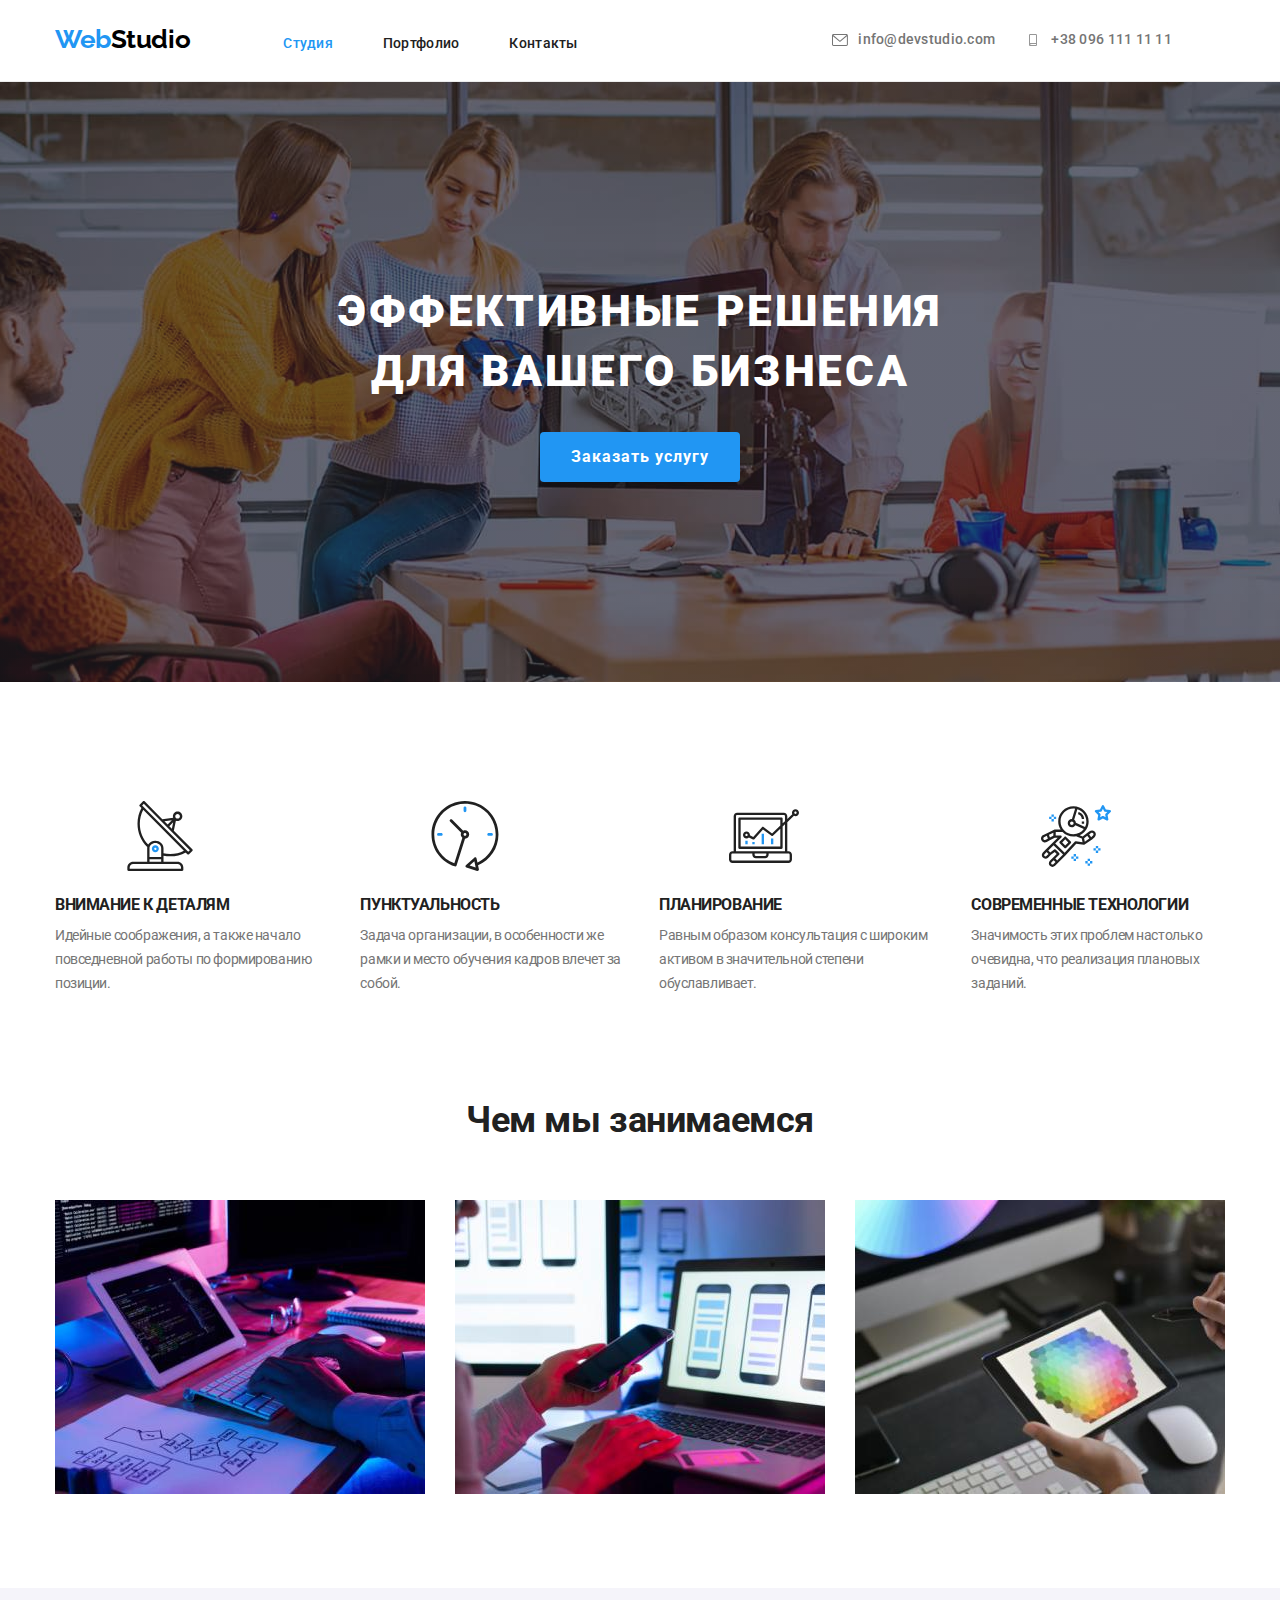
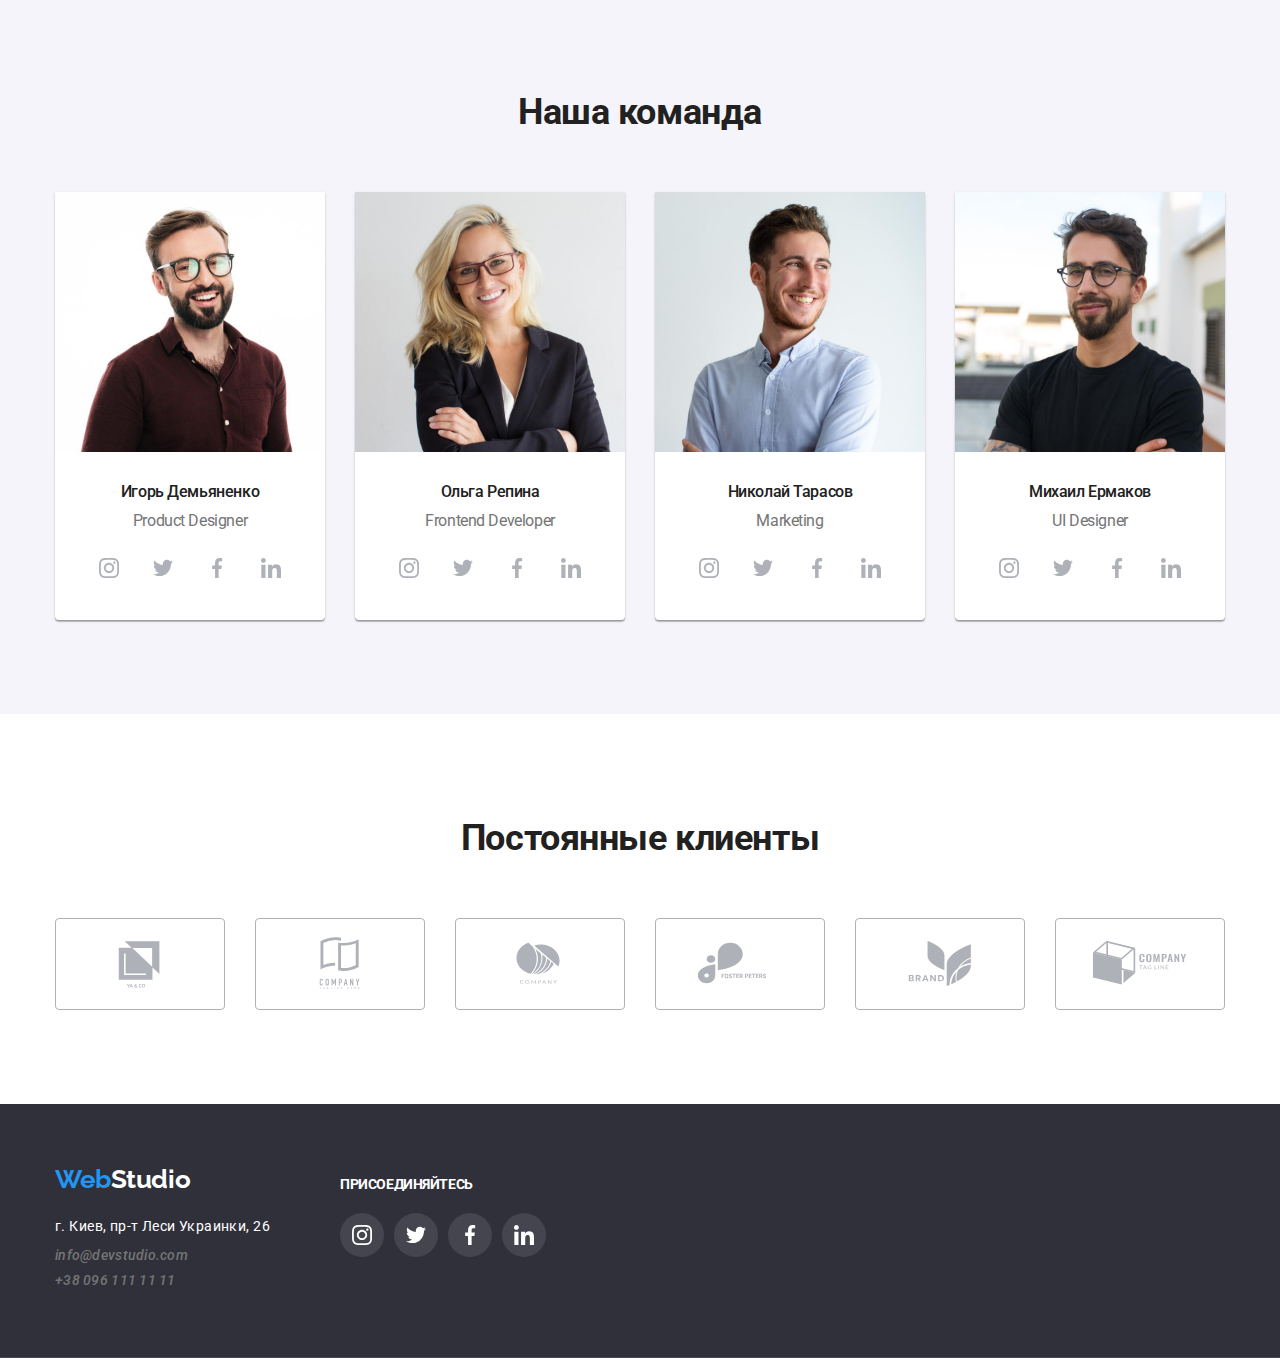
==== index.html @ 840f4a46 "added files" ====
<!DOCTYPE html>
<html lang="ru">

<head>
  <meta charset="UTF-8">
  <meta http-equiv="X-UA-Compatible" content="IE=edge">
  <meta name="viewport" content="width=device-width, initial-scale=1.0">
  <title>Web Studio</title>
  <link rel="preconnect" href="https://fonts.googleapis.com">
  <link rel="preconnect" href="https://fonts.gstatic.com" crossorigin>
  <link href="https://fonts.googleapis.com/css2?family=Raleway:wght@700&family=Roboto:wght@400;500;700;900&display=swap"
    rel="stylesheet">
  <link rel="stylesheet" href="https://cdnjs.cloudflare.com/ajax/libs/modern-normalize/1.1.0/modern-normalize.css"
    integrity="sha512-Y0MM+V6ymRKN2zStTqzQ227DWhhp4Mzdo6gnlRnuaNCbc+YN/ZH0sBCLTM4M0oSy9c9VKiCvd4Jk44aCLrNS5Q=="
    crossorigin="anonymous" referrerpolicy="no-referrer" />
  <link rel="stylesheet" href="./css/styles.css">
</head>

<body>
  <!-- header -->
  <header class="header">
    <div class="container">
      <nav>
        <a href="./index.html" class="header-logo link"><span class="header-logo-alt">Web</span>Studio</a>
        <ul class="header-nav">
          <li> <a href="./index.html" class="link current header-link">Студия</a> </li>
          <li> <a href="./portfolio.html" class="link header-link">Портфолио</a> </li>
          <li> <a href="" class="link header-link">Контакты</a> </li>
        </ul>

        <ul class="header-links">
          <li> <a href="mailto:info@devstudio.com" class="link contact-link">
              <svg class="contacts-logo">
                <use href="./images/sprite.svg#icon-envelope"></use>
              </svg>
              info@devstudio.com</a> </li>
          <li> <a href="tel:+380961111111" class="link contact-link">
              <svg class="contacts-logo">
                <use href="./images/sprite.svg#icon-smartphone"></use>
              </svg>
              +38 096 111 11 11</a> </li>
        </ul>
      </nav>
    </div>
  </header>
  <main>
    <!-- Hat or Hero -->
    <section class="hero">
      <div class="container">
        <h1 class="hero-title">Эффективные решения для вашего бизнеса</h1>
        <button type="button" class="hero-btn btn">Заказать услугу</button>
      </div>
    </section>
    <!-- features -->
    <section class="features section">
      <div class="container">
        <h2 class="features-title" hidden>Features</h2>
        <ul class="features-list">
          <li class="features-list-item">
            <div class="features-logo-block">
              <svg class="features-logo">
                <use href="./images/sprite.svg#icon-antenna"></use>
              </svg>
            </div>
            <div class="features-item">
              <h3 class="features-item-title">Внимание к деталям</h3>
              <p class="features-text">Идейные соображения, а также начало повседневной работы по формированию позиции.
              </p>
            </div>
          </li>
          <li class="features-list-item">
            <div class="features-logo-block">
              <svg class="features-logo">
                <use href="./images/sprite.svg#icon-clock"></use>
              </svg>
            </div>
            <div class="features-item">
              <h3 class="features-item-title">Пунктуальность</h3>
              <p class="features-text">Задача организации, в особенности же рамки и место обучения кадров влечет за
                собой.
              </p>
            </div>
          </li>
          <li class="features-list-item">
            <div class="features-logo-block">
              <svg class="features-logo">
                <use href="./images/sprite.svg#icon-diagram"></use>
              </svg>
            </div>
            <div class="features-item">
              <h3 class="features-item-title">Планирование</h3>
              <p class="features-text">Равным образом консультация с широким активом в значительной степени
                обуславливает.</p>
            </div>
          </li>
          <li class="features-list-item">
            <div class="features-logo-block">
              <svg class="features-logo">
                <use href="./images/sprite.svg#icon-astronaut"></use>
              </svg>
            </div>
            <div class="features-item">
              <h3 class="features-item-title">Современные технологии</h3>
              <p class="features-text">Значимость этих проблем настолько очевидна, что реализация плановых заданий.
              </p>
            </div>
          </li>
        </ul>
      </div>
    </section>
    <!-- What we do -->
    <section class="working">
      <div class="container">
        <h2 class="working-title">Чем мы занимаемся</h2>
        <ul class="working-list">
          <li>
            <img src="./images/box1.jpg" alt="Пример 1" width="370">
          </li>
          <li>
            <img src="./images/box2.jpg" alt="Пример 2" width="370">
          </li>
          <li>
            <img src="./images/box3.jpg" alt="Пример 3" width="370">
          </li>
        </ul>
      </div>
    </section>
    <!-- Our team -->
    <section class="team section">
      <div class="container">
        <h2 class="team-title">Наша команда</h2>
        <ul class="team-list">
          <li class="team-item">
            <img src="./images/teamcard1.jpg" alt="Фото Игоря" width="270">
            <div class="team-text-item">
              <h3 class="team-item-title">Игорь Демьяненко</h3>
              <p class="team-item-text">Product Designer</p>
              <ul class="team-logo-block">
                <li class="team-logo-item">
                  <svg class="team-logo">
                    <use href="./images/sprite.svg#icon-instagram"></use>
                  </svg>
                </li>
                <li class="team-logo-item">
                  <svg class="team-logo">
                    <use href="./images/sprite.svg#icon-twitter"></use>
                  </svg>
                </li>
                <li class="team-logo-item">
                  <svg class="team-logo">
                    <use href="./images/sprite.svg#icon-facebook"></use>
                  </svg>
                </li>
                <li class="team-logo-item">
                  <svg class="team-logo">
                    <use href="./images/sprite.svg#icon-linkedin"></use>
                  </svg>
                </li>
              </ul>
            </div>
          </li>
          <li class="team-item">
            <img src="./images/teamcard2.jpg" alt="Фото Ольги" width="270">
            <div class="team-text-item">
              <h3 class="team-item-title">Ольга Репина</h3>
              <p class="team-item-text">Frontend Developer</p>
              <ul class="team-logo-block">
                <li class="team-logo-item">
                  <svg class="team-logo">
                    <use href="./images/sprite.svg#icon-instagram"></use>
                  </svg>
                </li>
                <li class="team-logo-item">
                  <svg class="team-logo">
                    <use href="./images/sprite.svg#icon-twitter"></use>
                  </svg>
                </li>
                <li class="team-logo-item">
                  <svg class="team-logo">
                    <use href="./images/sprite.svg#icon-facebook"></use>
                  </svg>
                </li>
                <li class="team-logo-item">
                  <svg class="team-logo">
                    <use href="./images/sprite.svg#icon-linkedin"></use>
                  </svg>
                </li>
              </ul>
            </div>
          </li>
          <li class="team-item">
            <img src="./images/teamcard3.jpg" alt="Фото Николая" width="270">
            <div class="team-text-item">
              <h3 class="team-item-title">Николай Тарасов</h3>
              <p class="team-item-text">Marketing</p>
              <ul class="team-logo-block">
                <li class="team-logo-item">
                  <svg class="team-logo">
                    <use href="./images/sprite.svg#icon-instagram"></use>
                  </svg>
                </li>
                <li class="team-logo-item">
                  <svg class="team-logo">
                    <use href="./images/sprite.svg#icon-twitter"></use>
                  </svg>
                </li>
                <li class="team-logo-item">
                  <svg class="team-logo">
                    <use href="./images/sprite.svg#icon-facebook"></use>
                  </svg>
                </li>
                <li class="team-logo-item">
                  <svg class="team-logo">
                    <use href="./images/sprite.svg#icon-linkedin"></use>
                  </svg>
                </li>
              </ul>
            </div>
          </li>
          <li class="team-item">
            <img src="./images/teamcard4.jpg" alt="Фото Михаила" width="270">
            <div class="team-text-item">
              <h3 class="team-item-title">Михаил Ермаков</h3>
              <p class="team-item-text">UI Designer</p>

              <ul class="team-logo-block">
                <li class="team-logo-item">
                  <svg class="team-logo">
                    <use href="./images/sprite.svg#icon-instagram"></use>
                  </svg>
                </li>
                <li class="team-logo-item">
                  <svg class="team-logo">
                    <use href="./images/sprite.svg#icon-twitter"></use>
                  </svg>
                </li>
                <li class="team-logo-item">
                  <svg class="team-logo">
                    <use href="./images/sprite.svg#icon-facebook"></use>
                  </svg>
                </li>
                <li class="team-logo-item">
                  <svg class="team-logo">
                    <use href="./images/sprite.svg#icon-linkedin"></use>
                  </svg>
                </li>
              </ul>

            </div>
          </li>
        </ul>
      </div>
    </section>
  </main>
  <!-- clients -->
  <section class="client section">
    <div class="container">
      <h2 class="client-title">Постоянные клиенты</h2>
      <ul class="client-logo-block">
        <li class="client-logo-item">
          <a href="#" class="link"></a>
          <svg class="client-logo">
            <use href="./images/sprite.svg#icon-Logo"></use>
          </svg>
        </li>
        <li class="client-logo-item">
          <a href="#" class="link"></a>
          <svg class="client-logo">
            <use href="./images/sprite.svg#icon-Logo1"></use>
          </svg>
        </li>
        <li class="client-logo-item">
          <a href="#" class="link"></a>
          <svg class="client-logo">
            <use href="./images/sprite.svg#icon-Logo2"></use>
          </svg>
        </li>
        <li class="client-logo-item">
          <a href="#" class="link"></a>
          <svg class="client-logo">
            <use href="./images/sprite.svg#icon-Logo3"></use>
          </svg>
        </li>
        <li class="client-logo-item">
          <a href="#" class="link"></a>
          <svg class="client-logo">
            <use href="./images/sprite.svg#icon-Logo4"></use>
          </svg>
        </li>
        <li class="client-logo-item">
          <a href="#" class="link"></a>
          <svg class="client-logo">
            <use href="./images/sprite.svg#icon-Logo5"></use>
          </svg>
        </li>

      </ul>
    </div>
  </section>


  <!-- our contacts -->

  <footer class="footer">
    <div class="container">
      <div class="footer-blocks">
        <div class="adress-block">
          <a href="./index.html" class="link footer-logo"><span class="footer-logo-alt">Web</span>Studio</a>
          <address class="address">
            <ul class="footer-links">
              <li>
                <p class="physical-address"> г. Киев, пр-т Леси Украинки, 26</p>
              </li>
              <li> <a href="mailto:info@devstudio.com" class="link contact-link">info@devstudio.com</a> </li>
              <li> <a href="tel:+380961111111" class="link contact-link">+38 096 111 11 11</a> </li>
            </ul>
          </address>
        </div>
        <div class="join">
          <p class="join-text">присоединяйтесь</p>
          <ul class="join-logo-block">
            <li class="join-logo-item">
              <a href="#" class="link"></a>
              <svg class="join-logo">
                <use href="./images/sprite.svg#icon-instagram"></use>
              </svg>
            </li>
            <li class="join-logo-item">
              <a href="#" class="link"></a>
              <svg class="join-logo">
                <use href="./images/sprite.svg#icon-twitter"></use>
              </svg>
            </li>
            <li class="join-logo-item">
              <a href="#" class="link"></a>
              <svg class="join-logo">
                <use href="./images/sprite.svg#icon-facebook"></use>
              </svg>
            </li>
            <li class="join-logo-item">
              <a href="#" class="link"></a>
              <svg class="join-logo">
                <use href="./images/sprite.svg#icon-linkedin"></use>
              </svg>
            </li>
          </ul>
        </div>

      </div>
    </div>
  </footer>
</body>

</html>
---- css/styles.css ----
/* цвет заголовков и ссылок #212121 */

/* цвет активных ссылок и кнопки #2196F3 */

/* цвет текстовых блоков, должности и номера телефона в хедере #757575 */

/* фон #E5E5E5 */

/* вторичный фон #2F303A*/

/* фон хедера и цвет текста активных кнопок  #FFFFFF*/

/* третий цвет фона и цвет неактивных кнопок портфолио #F5F4FA */

:root {
  --primary-text-color: #212121;
  --secondary-text-color: #757575;
  --accent-color: #2196f3;
  --primary-background-color: #ffffff;
  --secondary-background-color: #2f303a;
  --tertiary-background-color: #f5f4fa;
}

h1, h2, h3, h4, h5, h6, p {
  margin: 0;
  padding: 0;
}

ul {
  list-style: none;
  margin: 0;
  padding: 0;
}

img {
  display: block;
}

.link {
  text-decoration: none;
  font-family: Roboto, sans-serif;
  color: #212121;
}

.btn {
  width: 200px;
  height: 50px;
  display: block;
  color: #ffffff;
  background-color: var(--accent-color);
  font-family: Roboto, sans-serif;
  font-style: normal;
  font-weight: bold;
  font-size: 16px;
  line-height: 1.87;
  align-items: center;
  text-align: center;
  letter-spacing: 0.06em;
  border: none;
  border-radius: 4px;
  cursor: pointer;
  box-shadow: 0px 4px 4px rgba(0, 0, 0, 0.15);
  border-radius: 4px;
}

body {
  background-color: var(--primary-background-color);
  color: var(--primary-text-color);
  font-family: Roboto, sans-serif;
  font-size: 14px;
  line-height: 1.71;
  letter-spacing: -0.03em;
}

.container {
  width: 1200px;
  padding-left: 15px;
  padding-right: 15px;
  margin: 0 auto;
  /* outline: 2px solid tomato; */
}

.section {
  padding-top: 94px;
  padding-bottom: 94px;
}

/* header styles */

.header {
  padding-top: 24px;
  padding-bottom: 25px;
  background-color: #ffffff;
  border-bottom: 1px solid #ECECEC;
  max-width: 1600px;
  margin-right: auto;
  margin-left: auto;
}

.header nav {
  display: flex;
}

.header-logo {
  margin-right: 93px;
  display: block;
  color: #000000;
  font-family: Raleway, sans-serif;
  font-weight: 700;
  font-size: 26px;
  line-height: 1.19;
}

.header-logo-alt {
  color: #2196f3;
}

.header-nav {
  margin-left: -50px;
  margin-right: 305px;
  max-width: 294px;
  padding-top: 8px;
  display: flex;
}

.header-nav .link {
  flex-basis: calc((100% / 3) - 50px);
  margin-left: 50px;
  font-weight: 500;
  font-size: 14px;
  line-height: 1.14;
  letter-spacing: 0.02em;
}

.header-nav .link:hover, .header-nav .link:focus {
  color: var(--accent-color);
}

.header-nav .link.current {
  color: var(--accent-color);
}

.header-links {
  padding-top: 8px;
  display: flex;
}

.header-links .link {
  color: var(--secondary-text-color);
  font-weight: 500;
  line-height: 1.14;
  letter-spacing: 0.02em;
}

.contact-link {
  display: flex;
  align-items: center;
}

.contacts-logo {
  width: 16px;
  height: 12px;
  margin-right: 10px;
  fill: var(--secondary-text-color);
}

.header-links .contact-link:first-child {
  margin-right: 30px;
}

.header-links .contact-link:hover, .header-links .contact-link:focus {
  color: var(--accent-color);
}

.header-links .contact-link:hover .contacts-logo, .header-links .contact-link:focus contacts-logo {
  fill: var(--accent-color);
}

/* Hat or Hero styles */

.hero {
  color: #ffffff;
  /* background: var(--secondary-background-color); */
  max-width: 1600px;
  margin-right: auto;
  margin-left: auto;
  padding-top: 200px;
  padding-bottom: 200px;
  background-image: linear-gradient(rgba(47, 48, 58, 0.4), rgba(47, 48, 58, 0.4)), url(../images/hb.jpg);
  background-repeat: no-repeat;
  background-position: center;
  background-size: cover;
}

.hero-title {
  max-width: 696px;
  margin: 0 auto 30px;
  font-weight: 900;
  font-size: 44px;
  line-height: 1.36;
  letter-spacing: 0.06em;
  text-transform: uppercase;
  text-align: center;
}

.hero-btn {
  margin: 0 auto;
}

.hero-btn:hover, .hero-btn:focus {
  background-color: #188CE8;
}

/* features */

/* .features {
  padding-top: 94px;
  padding-bottom: 94px;
} */

.features-list {
  display: flex;
  margin-left: -30px;
}

.features-item {
  flex-basis: calc(100% / 4) -30px;
  margin-left: 30px;
}

.features-logo {
  width: 70px;
  height: 70px;
}

.features-logo-block {
  display: flex;
  align-items: center;
  padding-left: 100px;
  padding-right: 100px;
  padding-top: 25px;
  padding-bottom: 25px;
}

.features-item-title {
  font-weight: bold;
  line-height: 1.14;
  text-transform: uppercase;
  margin-bottom: 10px;
}

.features-text {
  color: var(--secondary-text-color);
}

/* what we do section */

.working {
  padding-bottom: 94px;
}

.working-title {
  font-weight: bold;
  font-size: 36px;
  line-height: 1.67;
  text-align: center;
  margin-bottom: 50px;
}

.working-list {
  display: flex;
  justify-content: space-between;
}

/* our team */

.team {
  /* background-color: var(--tertiary-background-color); */
  /* padding-top: 94px;
  padding-bottom: 94px; */
  max-width: 1600px;
  margin-right: auto;
  margin-left: auto;
  background-image: linear-gradient(var(--tertiary-background-color), var(--tertiary-background-color));
  background-repeat: no-repeat;
  background-position: center;
  background-size: cover;
}

.team-title {
  margin-bottom: 50px;
  font-weight: bold;
  font-size: 36px;
  line-height: 1.67;
  text-align: center;
}

.team-list {
  display: flex;
  margin-left: -30px;
}

.team-item {
  flex-basis: calc(100% / 4) - 30px;
  margin-left: 30px;
  background-color: #ffffff;
  box-shadow: 0px 1px 3px rgba(0, 0, 0, 0.12), 0px 1px 1px rgba(0, 0, 0, 0.14), 0px 2px 1px rgba(0, 0, 0, 0.2);
  border-radius: 0px 0px 4px 4px;
}

.team-text-item {
  margin-top: 30px;
  /* margin-bottom: 30px; */
}

.team-logo-block {
  display: flex;
  fill: #AFB1B8;
}

.team-logo-item {
  display: flex;
  justify-content: center;
  align-items: center;
  width: 44px;
  height: 44px;
  border-radius: 50%;
  margin-top: 16px;
  margin-bottom: 30px;
  margin-right: 10px;
}

.team-logo-item:first-child {
  margin-left: 32px;
}

.team-logo-item:last-child {
  margin-right: 0px;
}

.team-logo-item:hover, .team-logo-item:focus {
  background-color: #2196F3;
}

.team-logo-item:hover, .team-logo-item:focus {
  fill: #ffffff;
}

.team-logo {
  width: 20px;
  height: 20px;
}

.team-item-title {
  margin-bottom: 10px;
  font-weight: 500;
  font-size: 16px;
  line-height: 1.19;
  text-align: center;
}

.team-item-text {
  font-weight: normal;
  font-size: 16px;
  line-height: 1.19;
  text-align: center;
  color: var(--secondary-text-color);
}

/* clients */

.client-title {
  margin-bottom: 50px;
  font-weight: bold;
  font-size: 36px;
  line-height: 1.67;
  text-align: center;
}

.client-logo-block {
  display: flex;
  fill: #AFB1B8;
}

.client-logo {
  width: 106px;
  height: 60px;
}

.client-logo-item {
  display: flex;
  justify-content: center;
  align-items: center;
  width: 170px;
  height: 92px;
  border-radius: 4px;
  border: 1px solid #AFB1B8;
  margin-right: 30px;
}

.client-logo-item:last-child {
  margin-right: 0px;
}

.client-logo-item:hover, .client-logo-item:focus {
  border-color: #2196F3;
}

.client-logo-item:hover, .client-logo-item:focus {
  fill: #2196F3;
}

/* footer */

.footer {
  /* background-color: var(--secondary-background-color); */
  max-width: 1600px;
  margin-right: auto;
  margin-left: auto;
  padding-top: 60px;
  padding-bottom: 60px;
  background-image: linear-gradient(var(--secondary-background-color), var(--secondary-background-color));
  background-repeat: no-repeat;
  background-position: center;
  background-size: cover;
}

.footer-blocks {
  display: flex;
}

.footer-logo {
  display: block;
  margin-bottom: 20px;
  font-family: Raleway, sans-serif;
  font-weight: 700;
  font-size: 26px;
  line-height: 1.19;
  color: var(--primary-background-color);
}

.footer-logo-alt {
  color: #2196f3;
}

.physical-address {
  display: block;
  margin-bottom: 9px;
  font-style: normal;
  font-weight: normal;
  font-size: 14px;
  line-height: 1.71;
  letter-spacing: 0.03em;
  color: #ffffff;
}

.footer-links .link {
  display: block;
  color: var(--secondary-text-color);
  font-weight: 500;
  line-height: 1.14;
  letter-spacing: 0.02em;
}

.footer-links .contact-link:first-child {
  margin-bottom: 9px;
}

.footer-links .link:hover, .footer-links .link:focus {
  color: var(--accent-color);
}

.join {
  font-weight: bold;
  line-height: 1.21;
  text-transform: uppercase;
  color: #FFFFFF;
  margin-top: 12px;
  margin-left: 70px;
}

.join-logo-block {
  display: flex;
  fill: #FFFFFF;
  margin-top: 20px;
}

.join-logo-item {
  display: flex;
  justify-content: center;
  align-items: center;
  width: 44px;
  height: 44px;
  border-radius: 50%;
  background: rgba(255, 255, 255, 0.1);
  margin-right: 10px;
}

/* .join-logo-item:first-child {
  margin-left: 32px;
} */

.join-logo-item:last-child {
  margin-right: 0px;
}

.join-logo-item:hover, .team-logo-item:focus {
  background-color: #2196F3;
}

.join-logo-item:hover, .team-logo-item:focus {
  fill: #ffffff;
}

.join-logo {
  width: 20px;
  height: 20px;
}

/* portfolio section */

.btn-alt {
  padding: 6px 22px;
  display: block;
  color: var(--primary-text-color);
  background-color: var(--tertiary-background-color);
  font-family: Roboto, sans-serif;
  font-weight: 500;
  font-size: 16px;
  line-height: 1.62;
  text-align: center;
  letter-spacing: 0.03em;
  border: none;
  border-radius: 4px;
  cursor: pointer;
}

.filters-list {
  display: flex;
  margin-bottom: 50px;
  margin-left: -8px;
  justify-content: center;
}

.filters-btn {
  flex-basis: content;
  margin-left: 8px;
}

.filters-btn:hover, .filters-btn:focus {
  color: #ffffff;
  background-color: var(--accent-color);
}

.filters-list {
  justify-content: center;
}

.works-list {
  display: flex;
  flex-wrap: wrap;
  margin-left: -30px;
}

.works-item {
  background: #FFFFFF;
  flex-basis: calc(100% / 3) - 30px;
  /* max-width: 370px; */
  margin-left: 30px;
  margin-bottom: 30px;
}

.works-item:hover, .works-item:focus {
  box-shadow: 0px 1px 1px rgba(0, 0, 0, 0.12), 0px 4px 4px rgba(0, 0, 0, 0.06), 1px 4px 6px rgba(0, 0, 0, 0.16);
  ;
}

.works-text-item {
  padding-top: 20px;
  padding-bottom: 20px;
  padding-left: 24px;
  padding-right: 24px;
  border: 1px solid #EEEEEE;
  border-top: none;
}

.works-item-title {
  margin-bottom: 4px;
  font-weight: bold;
  font-size: 18px;
  line-height: 2;
  letter-spacing: 0.06em;
}

.works-item-text {
  font-size: 16px;
  line-height: 1.87;
  letter-spacing: 0.03em;
  color: var(--secondary-text-color);
}

/* box-shadow: 0px 1px 1px rgba(0, 0, 0, 0.12), 0px 4px 4px rgba(0, 0, 0, 0.06), 1px 4px 6px rgba(0, 0, 0, 0.16); */
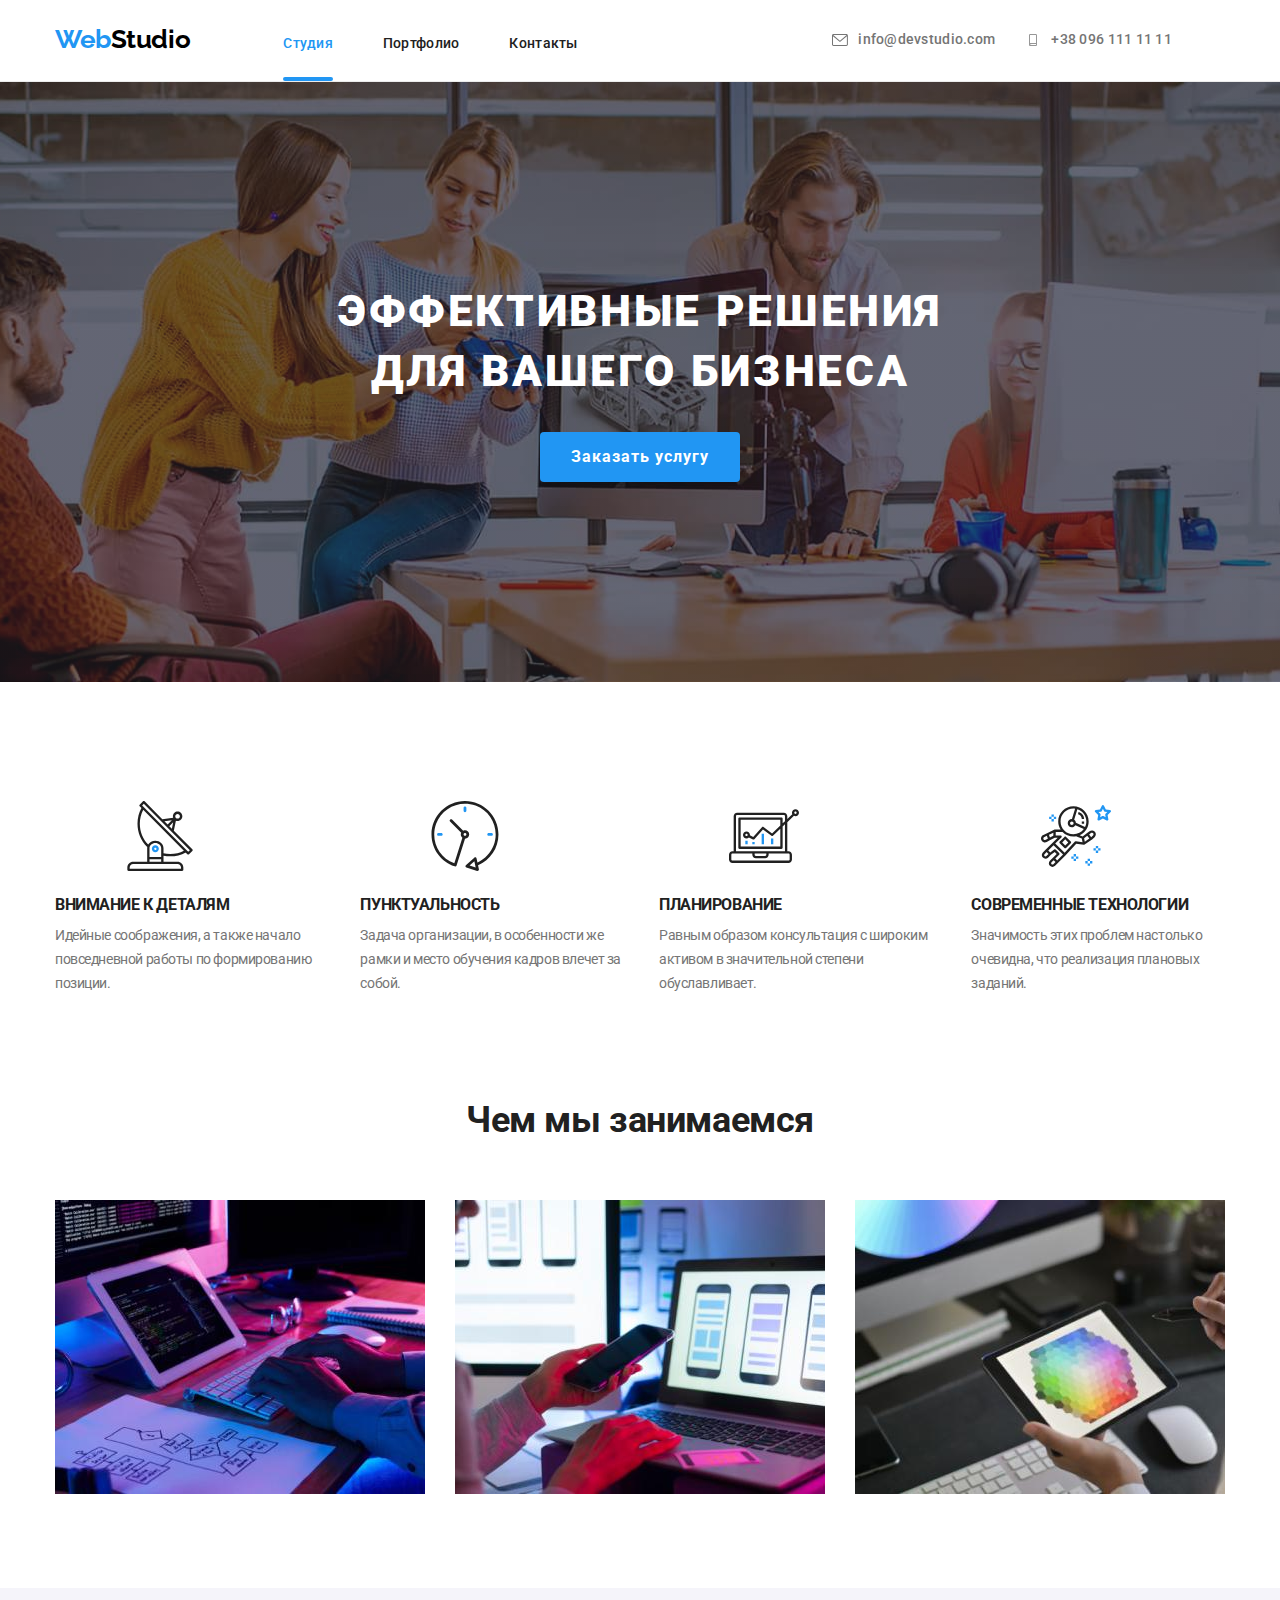
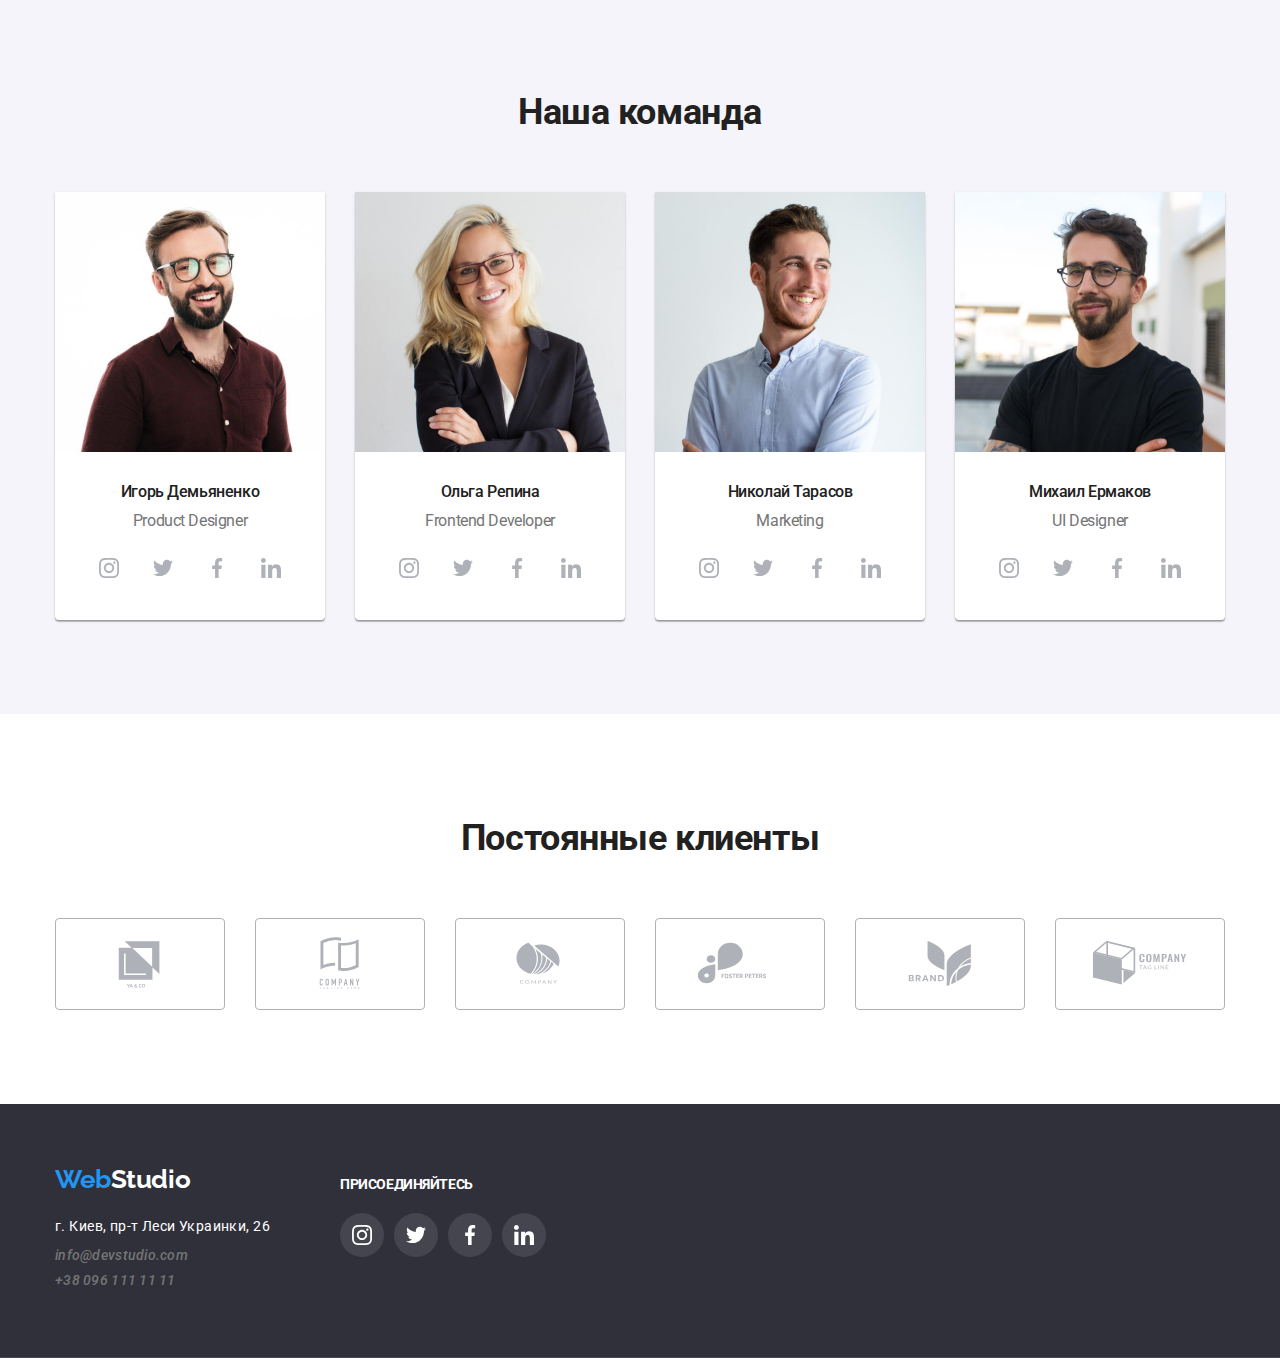
==== commit 4758f6df: "added current link line" ====
--- a/index.html
+++ b/index.html
@@ -23,7 +23,7 @@
       <nav>
         <a href="./index.html" class="header-logo link"><span class="header-logo-alt">Web</span>Studio</a>
         <ul class="header-nav">
-          <li> <a href="./index.html" class="link current header-link">Студия</a> </li>
+          <li> <a href="./index.html" class="link current header-link">Студия</a></li>
           <li> <a href="./portfolio.html" class="link header-link">Портфолио</a> </li>
           <li> <a href="" class="link header-link">Контакты</a> </li>
         </ul>
@@ -48,9 +48,10 @@
     <section class="hero">
       <div class="container">
         <h1 class="hero-title">Эффективные решения для вашего бизнеса</h1>
-        <button type="button" class="hero-btn btn">Заказать услугу</button>
+        <button type="button" class="hero-btn btn" data-modal-open>Заказать услугу</button>
       </div>
     </section>
+
     <!-- features -->
     <section class="features section">
       <div class="container">
@@ -349,6 +350,17 @@
       </div>
     </div>
   </footer>
+  <div class="backdrop is-hidden" data-modal>
+    <div class="modal">
+      <button class="close-btn" type="button" data-modal-close>
+        <svg class="close-icon">
+          <use href="./images/sprite.svg#icon-Vector"></use>
+        </svg>
+      </button>
+    </div>
+  </div>
+
+  <script src="./js/modal.js"></script>
 </body>
 
 </html>--- a/css/styles.css
+++ b/css/styles.css
@@ -130,10 +130,23 @@
   font-size: 14px;
   line-height: 1.14;
   letter-spacing: 0.02em;
+  transition: color 250ms cubic-bezier(0.4, 0, 0.2, 1);
+  position: relative;
 }
 
 .header-nav .link:hover, .header-nav .link:focus {
   color: var(--accent-color);
+}
+
+.header-nav .current.link::after {
+  content: "";
+  width: 100%;
+  height: 4px;
+  border-radius: 2px;
+  background-color: var(--accent-color);
+  position: absolute;
+  left: 0;
+  bottom: -30px;
 }
 
 .header-nav .link.current {
@@ -155,6 +168,7 @@
 .contact-link {
   display: flex;
   align-items: center;
+  transition: color 250ms cubic-bezier(0.4, 0, 0.2, 1);
 }
 
 .contacts-logo {
@@ -162,6 +176,7 @@
   height: 12px;
   margin-right: 10px;
   fill: var(--secondary-text-color);
+  transition: fill 250ms cubic-bezier(0.4, 0, 0.2, 1);
 }
 
 .header-links .contact-link:first-child {
@@ -205,6 +220,7 @@
 
 .hero-btn {
   margin: 0 auto;
+  transition: background-color 250ms cubic-bezier(0.4, 0, 0.2, 1);
 }
 
 .hero-btn:hover, .hero-btn:focus {
@@ -328,6 +344,7 @@
   margin-top: 16px;
   margin-bottom: 30px;
   margin-right: 10px;
+  transition: fill 250ms cubic-bezier(0.4, 0, 0.2, 1), background-color 250ms cubic-bezier(0.4, 0, 0.2, 1);
 }
 
 .team-logo-item:first-child {
@@ -396,6 +413,7 @@
   border-radius: 4px;
   border: 1px solid #AFB1B8;
   margin-right: 30px;
+  transition: fill 250ms cubic-bezier(0.4, 0, 0.2, 1), background-color 250ms cubic-bezier(0.4, 0, 0.2, 1);
 }
 
 .client-logo-item:last-child {
@@ -460,6 +478,7 @@
   font-weight: 500;
   line-height: 1.14;
   letter-spacing: 0.02em;
+  transition: color 250ms cubic-bezier(0.4, 0, 0.2, 1);
 }
 
 .footer-links .contact-link:first-child {
@@ -494,6 +513,7 @@
   border-radius: 50%;
   background: rgba(255, 255, 255, 0.1);
   margin-right: 10px;
+  transition: fill 250ms cubic-bezier(0.4, 0, 0.2, 1), background-color 250ms cubic-bezier(0.4, 0, 0.2, 1);
 }
 
 /* .join-logo-item:first-child {
@@ -545,6 +565,7 @@
 .filters-btn {
   flex-basis: content;
   margin-left: 8px;
+  transition: fill 250ms cubic-bezier(0.4, 0, 0.2, 1), background-color 250ms cubic-bezier(0.4, 0, 0.2, 1);
 }
 
 .filters-btn:hover, .filters-btn:focus {
@@ -568,6 +589,7 @@
   /* max-width: 370px; */
   margin-left: 30px;
   margin-bottom: 30px;
+  transition: box-shadow 250ms cubic-bezier(0.4, 0, 0.2, 1);
 }
 
 .works-item:hover, .works-item:focus {
@@ -599,4 +621,48 @@
   color: var(--secondary-text-color);
 }
 
-/* box-shadow: 0px 1px 1px rgba(0, 0, 0, 0.12), 0px 4px 4px rgba(0, 0, 0, 0.06), 1px 4px 6px rgba(0, 0, 0, 0.16); */+/* modal window */
+
+.backdrop {
+  width: 100%;
+  height: 100%;
+  position: fixed;
+  top: 0;
+  left: 0;
+  background-color: rgba(0, 0, 0, 0.2);
+  ;
+}
+
+.modal {
+  width: 528px;
+  height: 581px;
+  background-color: #ffffff;
+  box-shadow: 0px 1px 3px rgba(0, 0, 0, 0.12), 0px 1px 1px rgba(0, 0, 0, 0.14), 0px 2px 1px rgba(0, 0, 0, 0.2);
+  border-radius: 4px;
+  position: absolute;
+  left: 50%;
+  top: 50%;
+  padding: 40px;
+  transform: translate(-50%, -50%);
+}
+
+.close-btn {
+  position: absolute;
+  width: 30px;
+  height: 30px;
+  border-radius: 50%;
+  border: 1px solid rgba(0, 0, 0, 0.1);
+  background-color: transparent;
+  right: 8px;
+  top: 8px;
+}
+
+.close-icon {
+  width: 11px;
+  height: 11px;
+}
+
+.backdrop.is-hidden {
+  opacity: 0;
+  pointer-events: none;
+}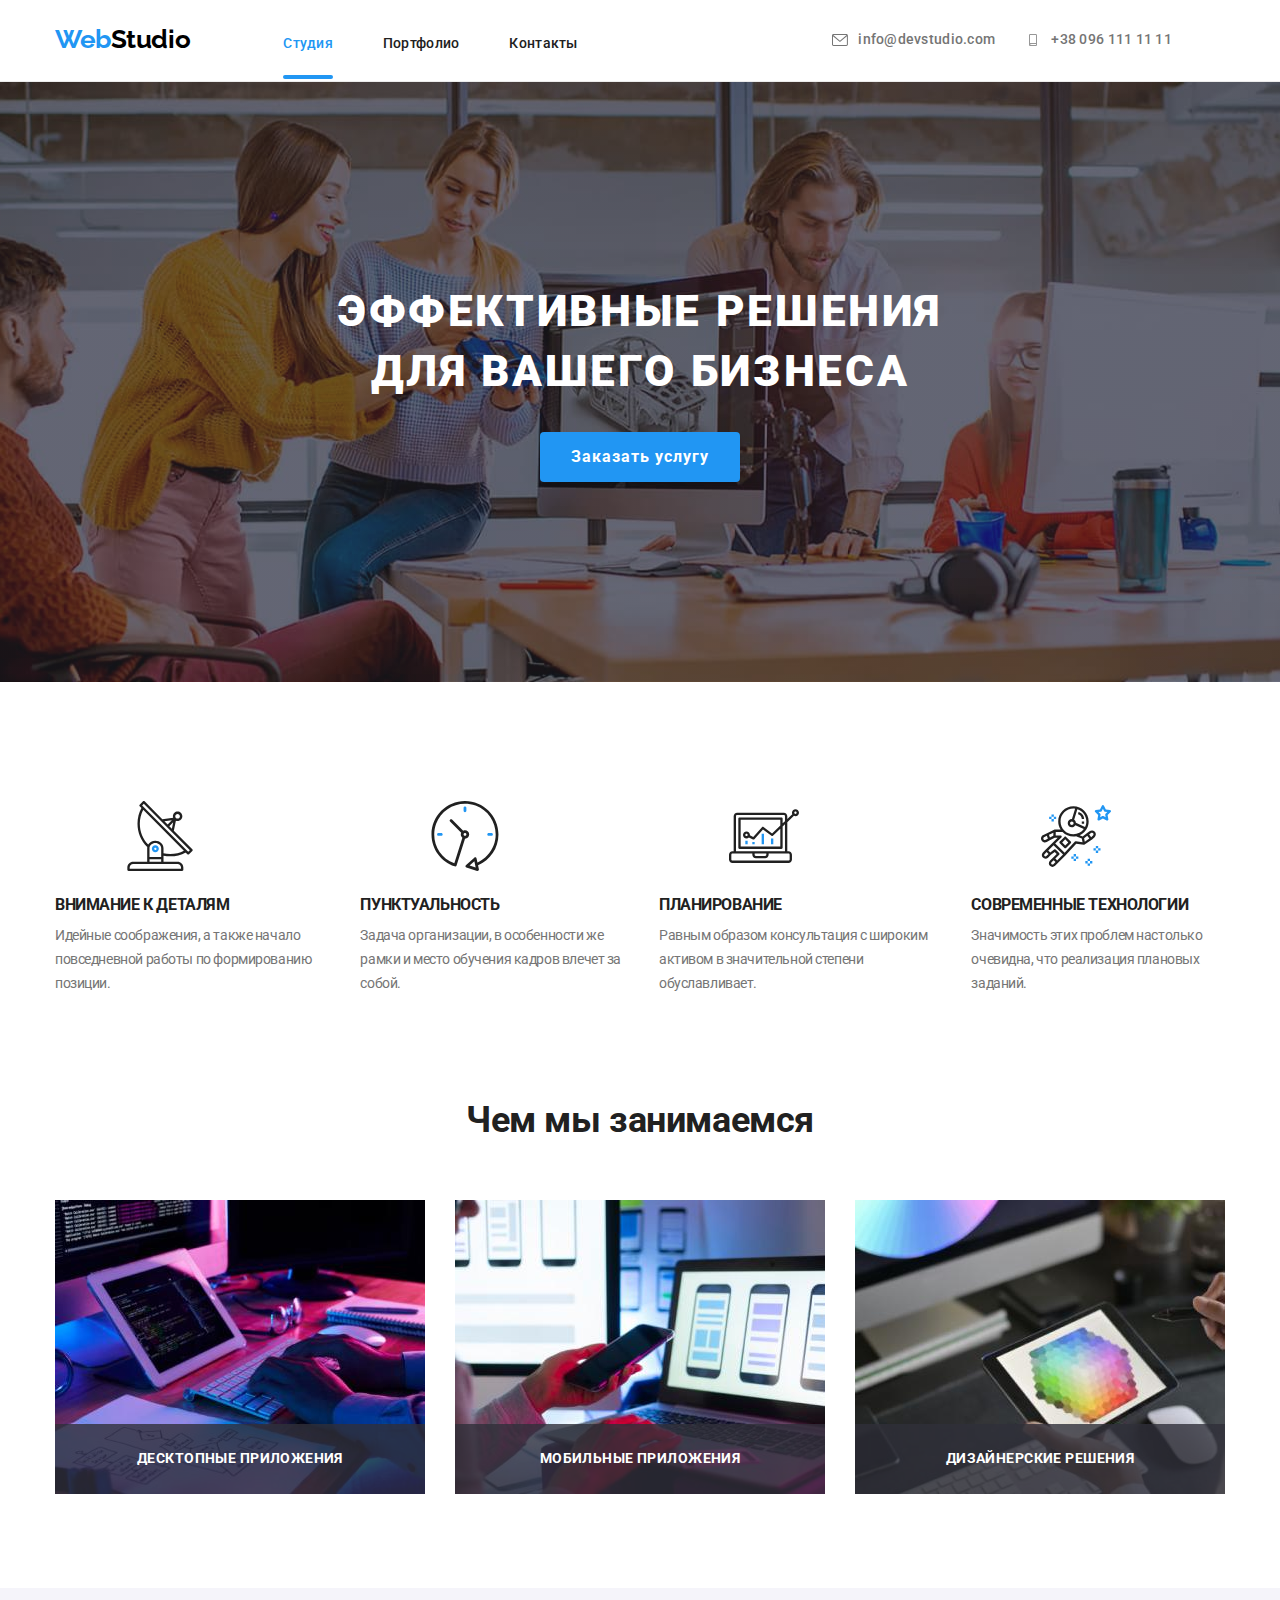
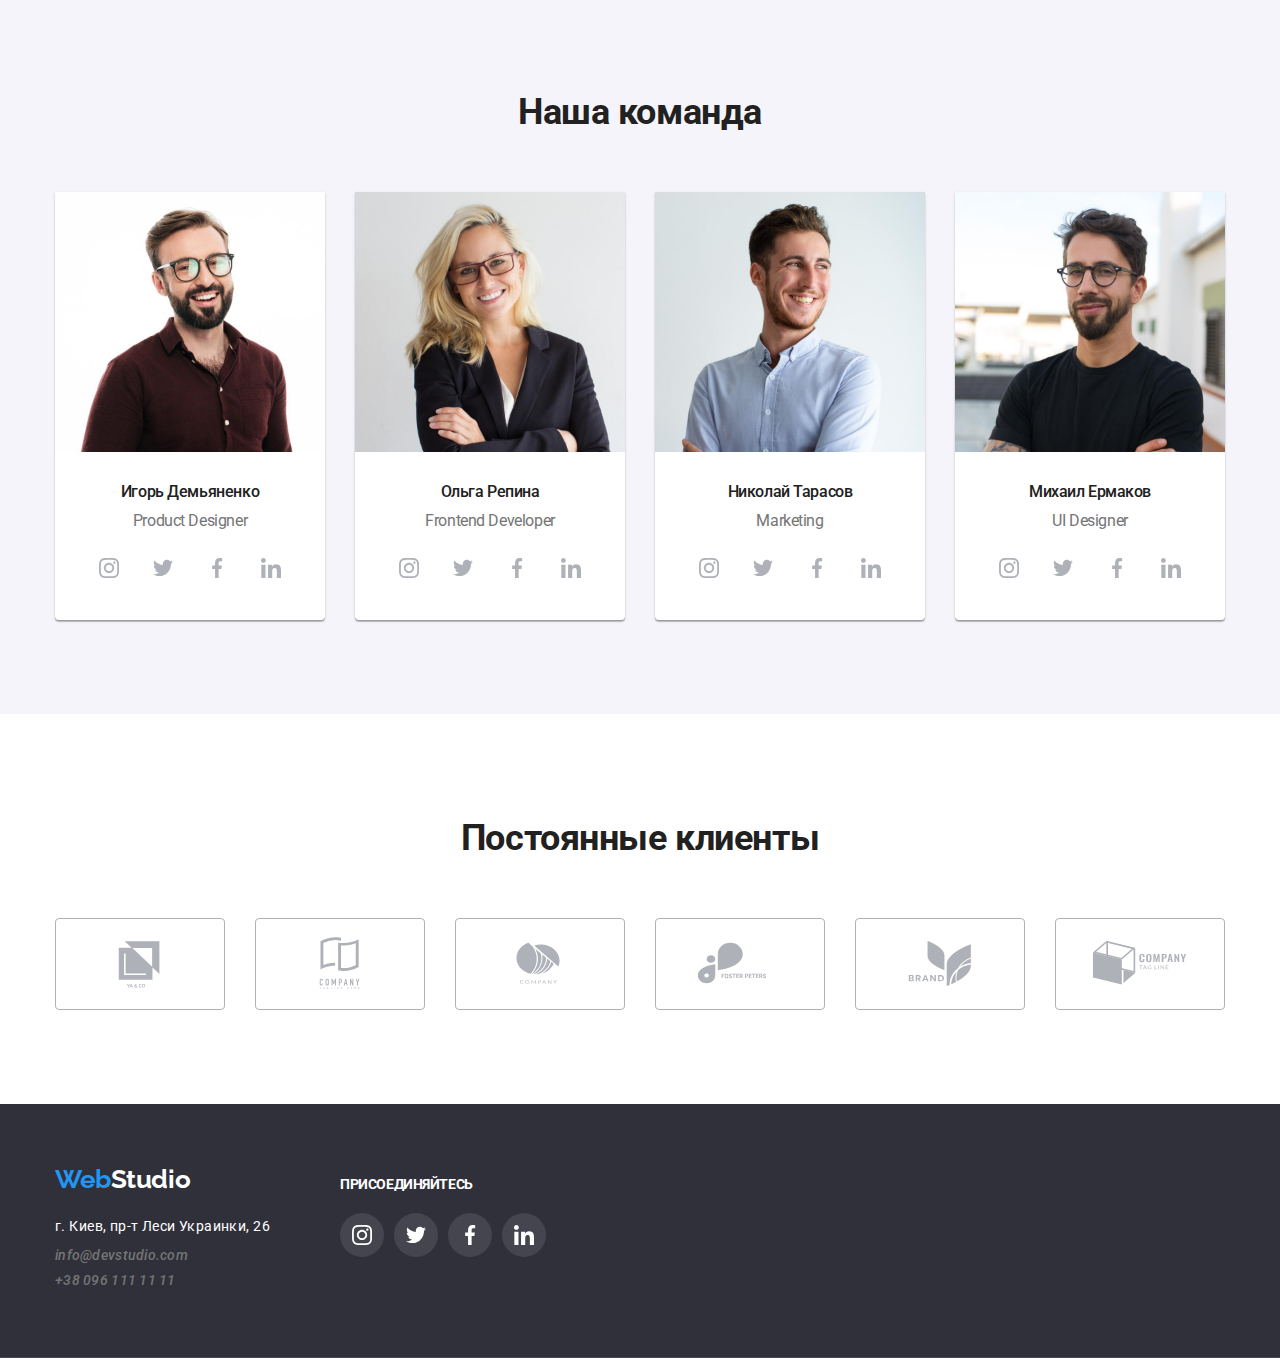
==== commit 5427c4be: "added what we do text" ====
--- a/index.html
+++ b/index.html
@@ -114,14 +114,17 @@
       <div class="container">
         <h2 class="working-title">Чем мы занимаемся</h2>
         <ul class="working-list">
-          <li>
-            <img src="./images/box1.jpg" alt="Пример 1" width="370">
-          </li>
-          <li>
-            <img src="./images/box2.jpg" alt="Пример 2" width="370">
-          </li>
-          <li>
-            <img src="./images/box3.jpg" alt="Пример 3" width="370">
+          <li class="working-item">
+            <img src="./images/box1.jpg" alt="Десктопные приложения" width="370">
+            <p class="working-overtext">Десктопные приложения</p>
+          </li>
+          <li class="working-item">
+            <img src="./images/box2.jpg" alt="Мобильные приложения" width="370">
+            <p class="working-overtext">Мобильные приложения</p>
+          </li>
+          <li class="working-item">
+            <img src="./images/box3.jpg" alt="Дизайнерские решения" width="370">
+            <p class="working-overtext">Дизайнерские решения</p>
           </li>
         </ul>
       </div>
--- a/css/styles.css
+++ b/css/styles.css
@@ -146,7 +146,7 @@
   background-color: var(--accent-color);
   position: absolute;
   left: 0;
-  bottom: -30px;
+  bottom: -28px;
 }
 
 .header-nav .link.current {
@@ -285,7 +285,34 @@
 
 .working-list {
   display: flex;
-  justify-content: space-between;
+  margin-left: -30px;
+}
+
+.working-item {
+  
+  flex-basis: calc(100% / 3) -30px;
+  margin-left: 30px;
+  position: relative;
+  overflow: hidden;
+  text-align: center;
+}
+
+
+.working-overtext {
+  width: 370px;
+  height: 70px;
+  position: absolute;
+  bottom: 0;
+  left: 0;
+  margin: 0;
+  padding: 27px 0px;
+  background: rgba(47, 48, 58, 0.8);
+  font-size: 14px;
+  line-height: 1.14;
+  font-weight: bold;
+  letter-spacing: 0.03em;
+  text-transform: uppercase;
+  color: #FFFFFF;
 }
 
 /* our team */
